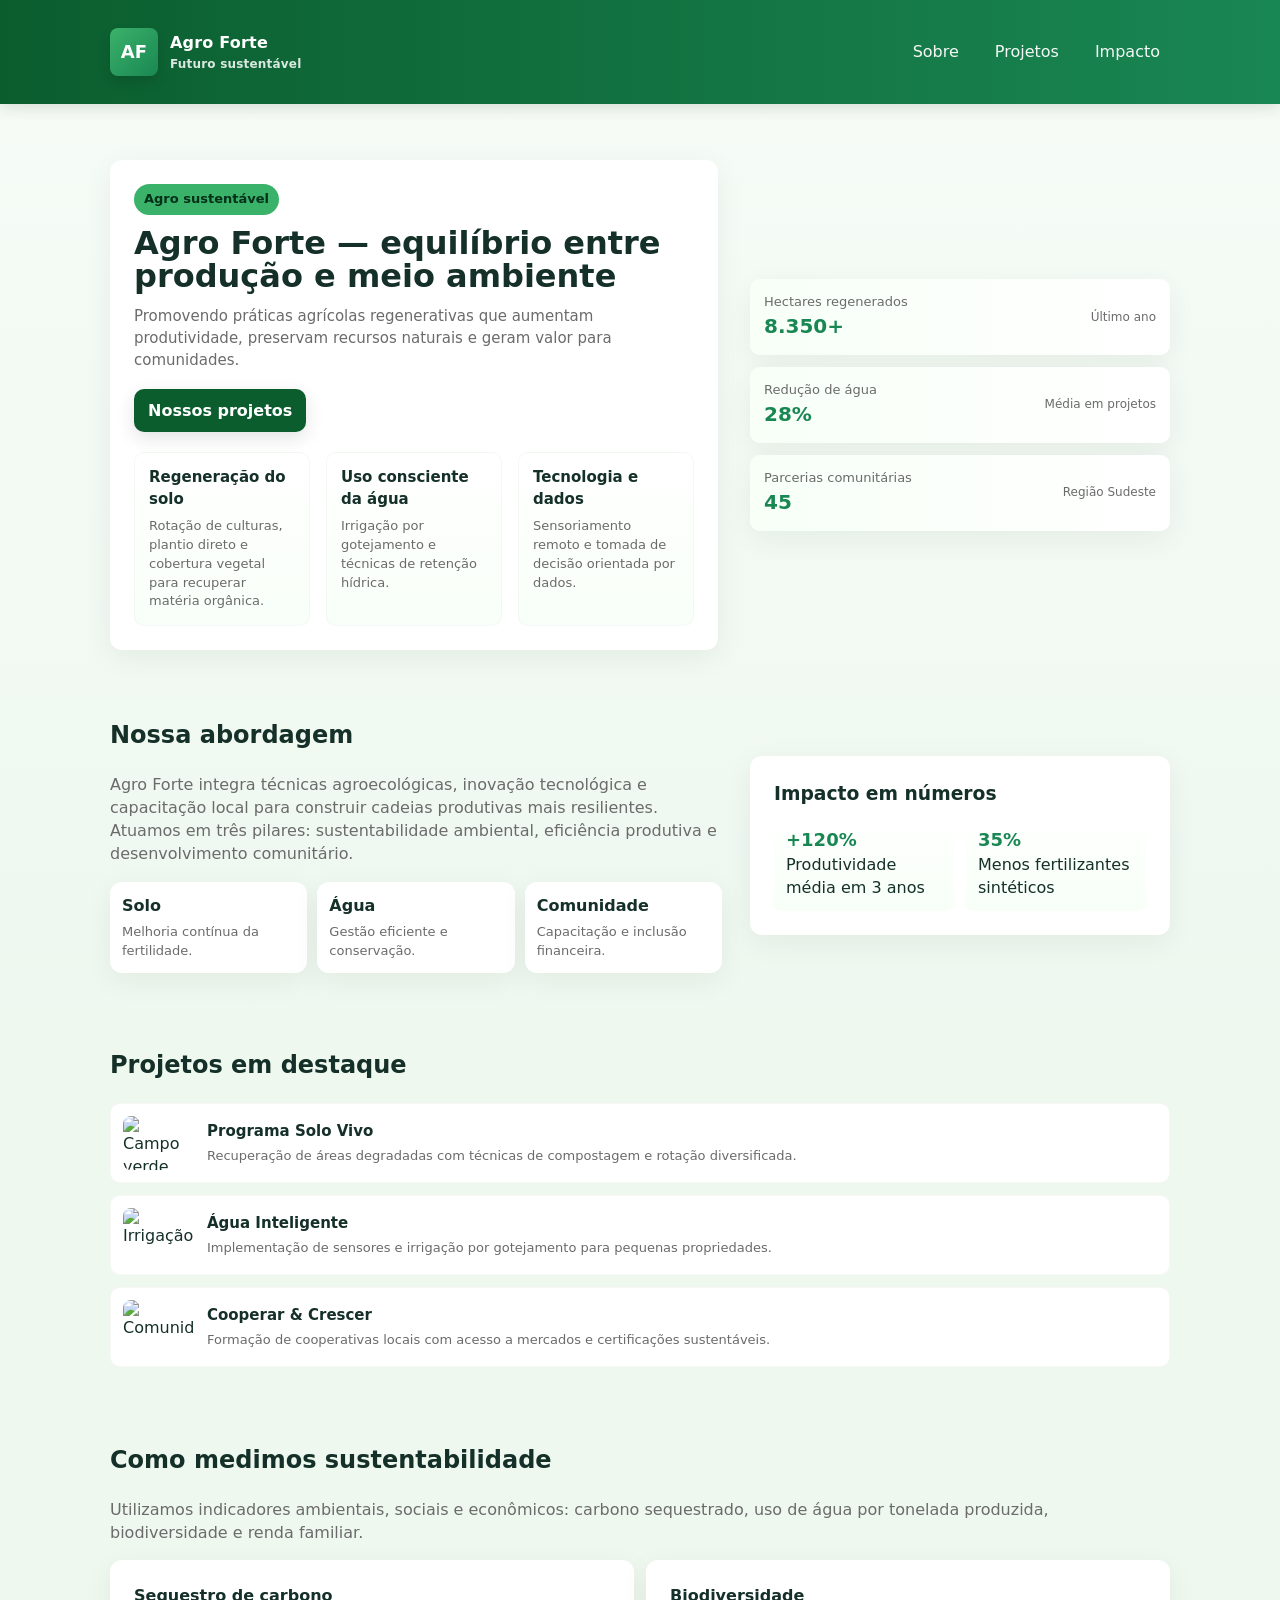
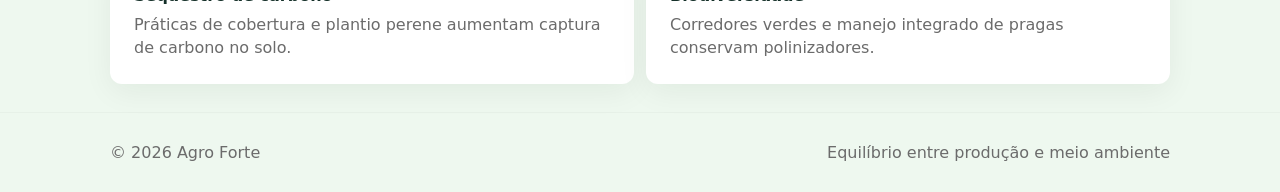
==== index.html @ ad7304f4 "hh" ====
<!doctype html>
<html lang="pt-BR">
<head>
  <meta charset="utf-8" />
  <meta name="viewport" content="width=device-width,initial-scale=1" />
  <title>Agro Forte — Futuro Sustentável</title>
  <style>
    :root{
      --green-900:#0b5d2e;
      --green-700:#198753;
      --green-500:#3bb26a;
      --accent:#f0c857;
      --bg:#f6fbf6;
      --muted:#6b6b6b;
      --card:#ffffff;
      --maxw:1100px;
      font-family: Inter, system-ui, -apple-system, "Segoe UI", Roboto, "Helvetica Neue", Arial;
    }

    *{box-sizing:border-box}
    body{
      margin:0;
      background:linear-gradient(180deg, var(--bg), #eef8ef 60%);
      color:#153029;
      -webkit-font-smoothing:antialiased;
      -moz-osx-font-smoothing:grayscale;
      line-height:1.45;
    }

    header{
      background:linear-gradient(90deg,var(--green-900),var(--green-700));
      color:#fff;
      padding:28px 16px;
      position:sticky;
      top:0;
      z-index:10;
      box-shadow:0 4px 14px rgba(9,30,15,0.12);
    }
    .container{max-width:var(--maxw);margin:0 auto;padding:0 20px}
    .nav{
      display:flex;
      align-items:center;
      justify-content:space-between;
      gap:16px;
    }
    .brand{
      display:flex;
      align-items:center;
      gap:12px;
      font-weight:700;
      letter-spacing:0.2px;
    }
    .logo{
      width:48px;height:48px;border-radius:8px;
      background:linear-gradient(135deg,var(--green-500),var(--green-700));
      display:flex;align-items:center;justify-content:center;
      box-shadow:0 6px 12px rgba(0,0,0,0.12);
      color:#fff;font-weight:800;font-size:18px;
    }
    nav ul{display:flex;gap:16px;list-style:none;margin:0;padding:0}
    nav a{color:rgba(255,255,255,0.95);text-decoration:none;padding:8px 10px;border-radius:8px}
    nav a:hover{background:rgba(255,255,255,0.06)}

    /* Hero */
    .hero{
      padding:56px 0 40px;
    }
    .hero-grid{
      display:grid;
      grid-template-columns:1fr 420px;
      gap:32px;
      align-items:center;
    }
    .card{
      background:var(--card);
      border-radius:12px;
      padding:24px;
      box-shadow:0 8px 30px rgba(9,30,15,0.06);
    }
    .tag{
      display:inline-block;background:var(--green-500);color:#023018;padding:6px 10px;border-radius:999px;font-weight:700;margin-bottom:12px;font-size:13px;
    }
    h1{margin:0 0 12px;font-size:32px;line-height:1.05}
    p.lead{margin:0;color:var(--muted);font-size:15px}

    .hero-actions{margin-top:18px;display:flex;gap:12px;flex-wrap:wrap}
    .btn{
      display:inline-flex;align-items:center;gap:10px;padding:10px 14px;border-radius:10px;border:0;cursor:pointer;font-weight:700;text-decoration:none;
    }
    .btn-primary{background:var(--green-900);color:#fff;box-shadow:0 6px 18px rgba(9,30,15,0.12)}
    .btn-outline{background:transparent;border:2px solid rgba(13,45,22,0.06);color:var(--green-900)}

    .features{display:grid;grid-template-columns:repeat(3,1fr);gap:16px;margin-top:22px}
    .feature{padding:14px;border-radius:10px;background:linear-gradient(180deg, #fff, #f8fff8);border:1px solid rgba(10,40,20,0.03)}
    .feature h4{margin:0 0 6px;font-size:15px}
    .feature p{margin:0;color:var(--muted);font-size:13px}

    /* Right panel */
    .stats{
      display:flex;flex-direction:column;gap:12px;
    }
    .stat{
      display:flex;align-items:center;justify-content:space-between;padding:14px;border-radius:10px;background:linear-gradient(90deg,#f7fff7,#ffffff);
    }
    .stat .meta{font-size:13px;color:var(--muted)}
    .stat .num{font-weight:800;font-size:20px;color:var(--green-700)}

    /* Sections */
    section{padding:28px 0}
    .grid-2{display:grid;grid-template-columns:1fr 420px;gap:28px;align-items:center}
    .project-list{display:grid;gap:12px}
    .project{display:flex;gap:12px;align-items:center;padding:12px;border-radius:10px;background:#fff;border:1px solid rgba(10,40,20,0.03)}
    .project img{width:72px;height:54px;border-radius:8px;object-fit:cover}
    .project h5{margin:0 0 4px;font-size:15px}
    .project p{margin:0;color:var(--muted);font-size:13px}

    .metrics{display:grid;grid-template-columns:repeat(2,1fr);gap:12px}
    .metric{padding:12px;border-radius:8px;background:linear-gradient(180deg,#fff,#f7fff7)}
    .metric strong{display:block;font-size:18px;color:var(--green-700)}

    footer{padding:28px 0;background:transparent;color:var(--muted);border-top:1px solid rgba(10,40,20,0.03)}
    .footer-grid{display:flex;justify-content:space-between;gap:12px;flex-wrap:wrap;align-items:center}

    /* Responsive */
    @media (max-width:980px){
      .hero-grid,.grid-2{grid-template-columns:1fr}
      nav ul{display:none}
    }
    @media (max-width:520px){
      h1{font-size:26px}
      .features{grid-template-columns:1fr}
      .metrics{grid-template-columns:1fr}
    }
  </style>
</head>
<body>
  <header>
    <div class="container nav">
      <div class="brand">
        <div class="logo">AF</div>
        <div>
          <div style="font-size:16px">Agro Forte</div>
          <div style="font-size:12px;color:rgba(255,255,255,0.85);margin-top:2px">Futuro sustentável</div>
        </div>
      </div>

      <nav aria-label="menu">
        <ul>
          <li><a href="#sobre">Sobre</a></li>
          <li><a href="#projetos">Projetos</a></li>
          <li><a href="#impacto">Impacto</a></li>
        </ul>
      </nav>
    </div>
  </header>

  <main class="container">
    <section class="hero">
      <div class="hero-grid">
        <div class="card">
          <span class="tag">Agro sustentável</span>
          <h1>Agro Forte — equilíbrio entre produção e meio ambiente</h1>
          <p class="lead">Promovendo práticas agrícolas regenerativas que aumentam produtividade, preservam recursos naturais e geram valor para comunidades.</p>

          <div class="hero-actions">
            <a class="btn btn-primary" href="#projetos">Nossos projetos</a>
          </div>

          <div class="features" style="margin-top:20px">
            <div class="feature">
              <h4>Regeneração do solo</h4>
              <p>Rotação de culturas, plantio direto e cobertura vegetal para recuperar matéria orgânica.</p>
            </div>
            <div class="feature">
              <h4>Uso consciente da água</h4>
              <p>Irrigação por gotejamento e técnicas de retenção hídrica.</p>
            </div>
            <div class="feature">
              <h4>Tecnologia e dados</h4>
              <p>Sensoriamento remoto e tomada de decisão orientada por dados.</p>
            </div>
          </div>
        </div>

        <aside class="stats">
          <div class="stat card">
            <div>
              <div class="meta">Hectares regenerados</div>
              <div class="num">8.350+</div>
            </div>
            <div style="text-align:right">
              <div class="meta" style="font-size:12px;color:var(--muted)">Último ano</div>
            </div>
          </div>

          <div class="stat card">
            <div>
              <div class="meta">Redução de água</div>
              <div class="num">28%</div>
            </div>
            <div style="text-align:right">
              <div class="meta" style="font-size:12px;color:var(--muted)">Média em projetos</div>
            </div>
          </div>

          <div class="stat card">
            <div>
              <div class="meta">Parcerias comunitárias</div>
              <div class="num">45</div>
            </div>
            <div style="text-align:right">
              <div class="meta" style="font-size:12px;color:var(--muted)">Região Sudeste</div>
            </div>
          </div>
        </aside>
      </div>
    </section>

    <section id="sobre">
      <div class="grid-2">
        <div>
          <h2 style="margin-top:0">Nossa abordagem</h2>
          <p style="color:var(--muted)">Agro Forte integra técnicas agroecológicas, inovação tecnológica e capacitação local para construir cadeias produtivas mais resilientes. Atuamos em três pilares: sustentabilidade ambiental, eficiência produtiva e desenvolvimento comunitário.</p>

          <div style="display:grid;grid-template-columns:repeat(3,1fr);gap:10px;margin-top:16px">
            <div class="card" style="padding:12px">
              <strong>Solo</strong>
              <p style="margin:6px 0 0;color:var(--muted);font-size:13px">Melhoria contínua da fertilidade.</p>
            </div>
            <div class="card" style="padding:12px">
              <strong>Água</strong>
              <p style="margin:6px 0 0;color:var(--muted);font-size:13px">Gestão eficiente e conservação.</p>
            </div>
            <div class="card" style="padding:12px">
              <strong>Comunidade</strong>
              <p style="margin:6px 0 0;color:var(--muted);font-size:13px">Capacitação e inclusão financeira.</p>
            </div>
          </div>
        </div>

        <aside>
          <div class="card">
            <h3 style="margin:0 0 8px">Impacto em números</h3>
            <div class="metrics" style="margin-top:8px">
              <div class="metric">
                <strong>+120%</strong>
                Produtividade média em 3 anos
              </div>
              <div class="metric">
                <strong>35%</strong>
                Menos fertilizantes sintéticos
              </div>
            </div>
          </div>
        </aside>
      </div>
    </section>

    <section id="projetos">
      <h2>Projetos em destaque</h2>
      <div class="project-list" style="margin-top:10px">
        <div class="project">
          <img src="https://images.unsplash.com/photo-1501004318641-b39e6451bec6?q=80&w=800&auto=format&fit=crop&ixlib=rb-4.0.3&s=placeholder" alt="Campo verde">
          <div>
            <h5>Programa Solo Vivo</h5>
            <p>Recuperação de áreas degradadas com técnicas de compostagem e rotação diversificada.</p>
          </div>
        </div>

        <div class="project">
          <img src="https://images.unsplash.com/photo-1509395176047-4a66953fd231?q=80&w=800&auto=format&fit=crop&ixlib=rb-4.0.3&s=placeholder" alt="Irrigação">
          <div>
            <h5>Água Inteligente</h5>
            <p>Implementação de sensores e irrigação por gotejamento para pequenas propriedades.</p>
          </div>
        </div>

        <div class="project">
          <img src="https://images.unsplash.com/photo-1519681393784-d120267933ba?q=80&w=800&auto=format&fit=crop&ixlib=rb-4.0.3&s=placeholder" alt="Comunidade">
          <div>
            <h5>Cooperar & Crescer</h5>
            <p>Formação de cooperativas locais com acesso a mercados e certificações sustentáveis.</p>
          </div>
        </div>
      </div>
    </section>

    <section id="impacto">
      <h2>Como medimos sustentabilidade</h2>
      <p style="color:var(--muted)">Utilizamos indicadores ambientais, sociais e econômicos: carbono sequestrado, uso de água por tonelada produzida, biodiversidade e renda familiar.</p>

      <div style="display:flex;gap:12px;margin-top:12px;flex-wrap:wrap">
        <div class="card" style="flex:1;min-width:220px">
          <h4 style="margin:0 0 6px">Sequestro de carbono</h4>
          <p style="margin:0;color:var(--muted)">Práticas de cobertura e plantio perene aumentam captura de carbono no solo.</p>
        </div>
        <div class="card" style="flex:1;min-width:220px">
          <h4 style="margin:0 0 6px">Biodiversidade</h4>
          <p style="margin:0;color:var(--muted)">Corredores verdes e manejo integrado de pragas conservam polinizadores.</p>
        </div>
      </div>
    </section>
  </main>

  <footer>
    <div class="container footer-grid">
      <div>&copy; <span id="year"></span> Agro Forte</div>
      <div style="color:var(--muted)">Equilíbrio entre produção e meio ambiente</div>
    </div>
  </footer>

  <script>
    document.getElementById('year').textContent = new Date().getFullYear();
  </script>
</body>
</html>
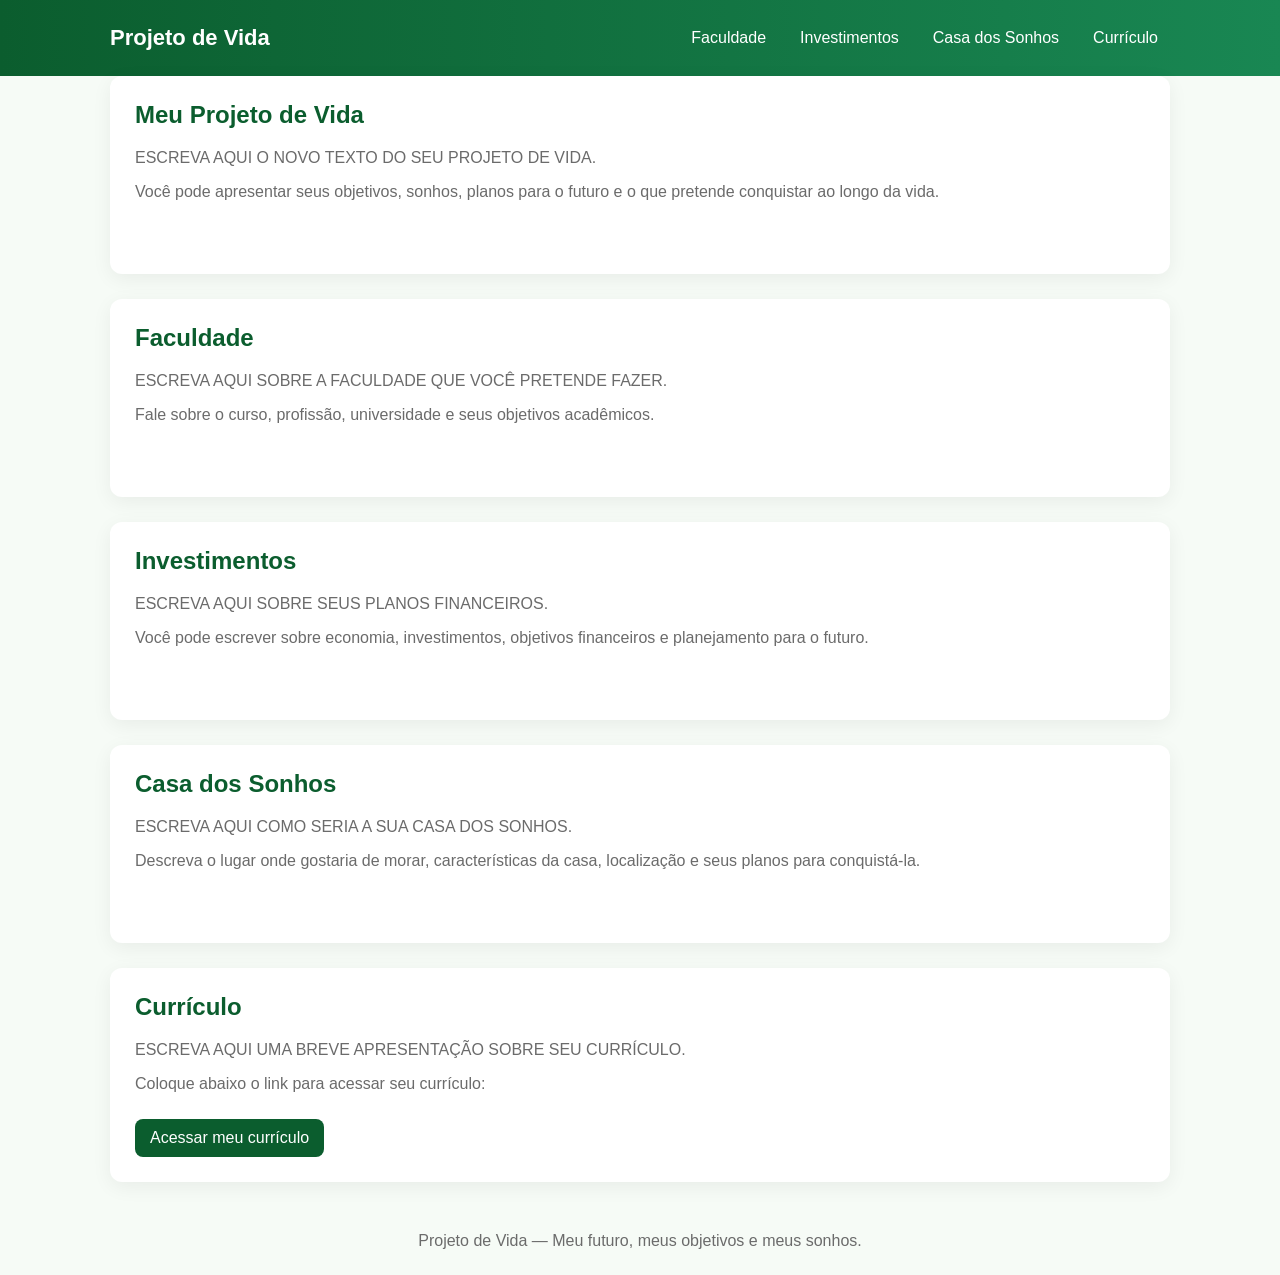
==== commit 3bd9d03e: "s" ====
--- a/index.html
+++ b/index.html
@@ -1,316 +1,257 @@
 <!doctype html>
 <html lang="pt-BR">
 <head>
-  <meta charset="utf-8" />
-  <meta name="viewport" content="width=device-width,initial-scale=1" />
-  <title>Agro Forte — Futuro Sustentável</title>
+  <meta charset="utf-8">
+  <meta name="viewport" content="width=device-width, initial-scale=1">
+
+  <title>Projeto de Vida</title>
+
   <style>
-    :root{
-      --green-900:#0b5d2e;
-      --green-700:#198753;
-      --green-500:#3bb26a;
-      --accent:#f0c857;
-      --bg:#f6fbf6;
-      --muted:#6b6b6b;
-      --card:#ffffff;
-      --maxw:1100px;
-      font-family: Inter, system-ui, -apple-system, "Segoe UI", Roboto, "Helvetica Neue", Arial;
-    }
-
-    *{box-sizing:border-box}
-    body{
-      margin:0;
-      background:linear-gradient(180deg, var(--bg), #eef8ef 60%);
-      color:#153029;
-      -webkit-font-smoothing:antialiased;
-      -moz-osx-font-smoothing:grayscale;
-      line-height:1.45;
-    }
-
-    header{
-      background:linear-gradient(90deg,var(--green-900),var(--green-700));
-      color:#fff;
-      padding:28px 16px;
-      position:sticky;
-      top:0;
-      z-index:10;
-      box-shadow:0 4px 14px rgba(9,30,15,0.12);
-    }
-    .container{max-width:var(--maxw);margin:0 auto;padding:0 20px}
-    .nav{
-      display:flex;
-      align-items:center;
-      justify-content:space-between;
-      gap:16px;
-    }
-    .brand{
-      display:flex;
-      align-items:center;
-      gap:12px;
-      font-weight:700;
-      letter-spacing:0.2px;
-    }
-    .logo{
-      width:48px;height:48px;border-radius:8px;
-      background:linear-gradient(135deg,var(--green-500),var(--green-700));
-      display:flex;align-items:center;justify-content:center;
-      box-shadow:0 6px 12px rgba(0,0,0,0.12);
-      color:#fff;font-weight:800;font-size:18px;
-    }
-    nav ul{display:flex;gap:16px;list-style:none;margin:0;padding:0}
-    nav a{color:rgba(255,255,255,0.95);text-decoration:none;padding:8px 10px;border-radius:8px}
-    nav a:hover{background:rgba(255,255,255,0.06)}
-
-    /* Hero */
-    .hero{
-      padding:56px 0 40px;
-    }
-    .hero-grid{
-      display:grid;
-      grid-template-columns:1fr 420px;
-      gap:32px;
-      align-items:center;
-    }
-    .card{
-      background:var(--card);
-      border-radius:12px;
-      padding:24px;
-      box-shadow:0 8px 30px rgba(9,30,15,0.06);
-    }
-    .tag{
-      display:inline-block;background:var(--green-500);color:#023018;padding:6px 10px;border-radius:999px;font-weight:700;margin-bottom:12px;font-size:13px;
-    }
-    h1{margin:0 0 12px;font-size:32px;line-height:1.05}
-    p.lead{margin:0;color:var(--muted);font-size:15px}
-
-    .hero-actions{margin-top:18px;display:flex;gap:12px;flex-wrap:wrap}
-    .btn{
-      display:inline-flex;align-items:center;gap:10px;padding:10px 14px;border-radius:10px;border:0;cursor:pointer;font-weight:700;text-decoration:none;
-    }
-    .btn-primary{background:var(--green-900);color:#fff;box-shadow:0 6px 18px rgba(9,30,15,0.12)}
-    .btn-outline{background:transparent;border:2px solid rgba(13,45,22,0.06);color:var(--green-900)}
-
-    .features{display:grid;grid-template-columns:repeat(3,1fr);gap:16px;margin-top:22px}
-    .feature{padding:14px;border-radius:10px;background:linear-gradient(180deg, #fff, #f8fff8);border:1px solid rgba(10,40,20,0.03)}
-    .feature h4{margin:0 0 6px;font-size:15px}
-    .feature p{margin:0;color:var(--muted);font-size:13px}
-
-    /* Right panel */
-    .stats{
-      display:flex;flex-direction:column;gap:12px;
-    }
-    .stat{
-      display:flex;align-items:center;justify-content:space-between;padding:14px;border-radius:10px;background:linear-gradient(90deg,#f7fff7,#ffffff);
-    }
-    .stat .meta{font-size:13px;color:var(--muted)}
-    .stat .num{font-weight:800;font-size:20px;color:var(--green-700)}
-
-    /* Sections */
-    section{padding:28px 0}
-    .grid-2{display:grid;grid-template-columns:1fr 420px;gap:28px;align-items:center}
-    .project-list{display:grid;gap:12px}
-    .project{display:flex;gap:12px;align-items:center;padding:12px;border-radius:10px;background:#fff;border:1px solid rgba(10,40,20,0.03)}
-    .project img{width:72px;height:54px;border-radius:8px;object-fit:cover}
-    .project h5{margin:0 0 4px;font-size:15px}
-    .project p{margin:0;color:var(--muted);font-size:13px}
-
-    .metrics{display:grid;grid-template-columns:repeat(2,1fr);gap:12px}
-    .metric{padding:12px;border-radius:8px;background:linear-gradient(180deg,#fff,#f7fff7)}
-    .metric strong{display:block;font-size:18px;color:var(--green-700)}
-
-    footer{padding:28px 0;background:transparent;color:var(--muted);border-top:1px solid rgba(10,40,20,0.03)}
-    .footer-grid{display:flex;justify-content:space-between;gap:12px;flex-wrap:wrap;align-items:center}
-
-    /* Responsive */
-    @media (max-width:980px){
-      .hero-grid,.grid-2{grid-template-columns:1fr}
-      nav ul{display:none}
-    }
-    @media (max-width:520px){
-      h1{font-size:26px}
-      .features{grid-template-columns:1fr}
-      .metrics{grid-template-columns:1fr}
+    :root {
+      --verde: #198753;
+      --verde-escuro: #0b5d2e;
+      --fundo: #f6fbf6;
+      --branco: #ffffff;
+      --texto: #153029;
+      --cinza: #6b6b6b;
+    }
+
+    * {
+      box-sizing: border-box;
+    }
+
+    body {
+      margin: 0;
+      background: var(--fundo);
+      color: var(--texto);
+      font-family: Arial, sans-serif;
+    }
+
+    header {
+      background: linear-gradient(90deg, var(--verde-escuro), var(--verde));
+      color: white;
+      padding: 25px 20px;
+    }
+
+    .container {
+      max-width: 1100px;
+      margin: auto;
+      padding: 0 20px;
+    }
+
+    .nav {
+      display: flex;
+      align-items: center;
+      justify-content: space-between;
+      gap: 20px;
+    }
+
+    .brand {
+      font-size: 22px;
+      font-weight: bold;
+    }
+
+    nav ul {
+      display: flex;
+      gap: 10px;
+      list-style: none;
+      margin: 0;
+      padding: 0;
+      flex-wrap: wrap;
+    }
+
+    nav a {
+      color: white;
+      text-decoration: none;
+      padding: 9px 12px;
+      border-radius: 8px;
+    }
+
+    nav a:hover {
+      background: rgba(255,255,255,0.15);
+    }
+
+    main {
+      padding: 40px 0;
+    }
+
+    .caixa {
+      background: var(--branco);
+      padding: 25px;
+      margin-bottom: 25px;
+      border-radius: 12px;
+      box-shadow: 0 5px 20px rgba(0,0,0,0.06);
+    }
+
+    .caixa h2 {
+      color: var(--verde-escuro);
+      margin-top: 0;
+    }
+
+    .texto {
+      color: var(--cinza);
+      min-height: 100px;
+    }
+
+    .link-curriculo {
+      display: inline-block;
+      margin-top: 10px;
+      padding: 10px 15px;
+      background: var(--verde-escuro);
+      color: white;
+      text-decoration: none;
+      border-radius: 8px;
+    }
+
+    .link-curriculo:hover {
+      background: var(--verde);
+    }
+
+    footer {
+      text-align: center;
+      padding: 25px;
+      color: var(--cinza);
+    }
+
+    @media (max-width: 700px) {
+      .nav {
+        flex-direction: column;
+        align-items: flex-start;
+      }
+
+      nav ul {
+        flex-direction: column;
+      }
+
+      nav a {
+        display: block;
+      }
     }
   </style>
 </head>
+
 <body>
+
   <header>
     <div class="container nav">
+
       <div class="brand">
-        <div class="logo">AF</div>
-        <div>
-          <div style="font-size:16px">Agro Forte</div>
-          <div style="font-size:12px;color:rgba(255,255,255,0.85);margin-top:2px">Futuro sustentável</div>
-        </div>
-      </div>
-
-      <nav aria-label="menu">
+        Projeto de Vida
+      </div>
+
+      <nav>
         <ul>
-          <li><a href="#sobre">Sobre</a></li>
-          <li><a href="#projetos">Projetos</a></li>
-          <li><a href="#impacto">Impacto</a></li>
+          <li><a href="#faculdade">Faculdade</a></li>
+          <li><a href="#investimentos">Investimentos</a></li>
+          <li><a href="#casa">Casa dos Sonhos</a></li>
+          <li><a href="#curriculo">Currículo</a></li>
         </ul>
       </nav>
+
     </div>
   </header>
 
+
   <main class="container">
-    <section class="hero">
-      <div class="hero-grid">
-        <div class="card">
-          <span class="tag">Agro sustentável</span>
-          <h1>Agro Forte — equilíbrio entre produção e meio ambiente</h1>
-          <p class="lead">Promovendo práticas agrícolas regenerativas que aumentam produtividade, preservam recursos naturais e geram valor para comunidades.</p>
-
-          <div class="hero-actions">
-            <a class="btn btn-primary" href="#projetos">Nossos projetos</a>
-          </div>
-
-          <div class="features" style="margin-top:20px">
-            <div class="feature">
-              <h4>Regeneração do solo</h4>
-              <p>Rotação de culturas, plantio direto e cobertura vegetal para recuperar matéria orgânica.</p>
-            </div>
-            <div class="feature">
-              <h4>Uso consciente da água</h4>
-              <p>Irrigação por gotejamento e técnicas de retenção hídrica.</p>
-            </div>
-            <div class="feature">
-              <h4>Tecnologia e dados</h4>
-              <p>Sensoriamento remoto e tomada de decisão orientada por dados.</p>
-            </div>
-          </div>
-        </div>
-
-        <aside class="stats">
-          <div class="stat card">
-            <div>
-              <div class="meta">Hectares regenerados</div>
-              <div class="num">8.350+</div>
-            </div>
-            <div style="text-align:right">
-              <div class="meta" style="font-size:12px;color:var(--muted)">Último ano</div>
-            </div>
-          </div>
-
-          <div class="stat card">
-            <div>
-              <div class="meta">Redução de água</div>
-              <div class="num">28%</div>
-            </div>
-            <div style="text-align:right">
-              <div class="meta" style="font-size:12px;color:var(--muted)">Média em projetos</div>
-            </div>
-          </div>
-
-          <div class="stat card">
-            <div>
-              <div class="meta">Parcerias comunitárias</div>
-              <div class="num">45</div>
-            </div>
-            <div style="text-align:right">
-              <div class="meta" style="font-size:12px;color:var(--muted)">Região Sudeste</div>
-            </div>
-          </div>
-        </aside>
-      </div>
-    </section>
-
-    <section id="sobre">
-      <div class="grid-2">
-        <div>
-          <h2 style="margin-top:0">Nossa abordagem</h2>
-          <p style="color:var(--muted)">Agro Forte integra técnicas agroecológicas, inovação tecnológica e capacitação local para construir cadeias produtivas mais resilientes. Atuamos em três pilares: sustentabilidade ambiental, eficiência produtiva e desenvolvimento comunitário.</p>
-
-          <div style="display:grid;grid-template-columns:repeat(3,1fr);gap:10px;margin-top:16px">
-            <div class="card" style="padding:12px">
-              <strong>Solo</strong>
-              <p style="margin:6px 0 0;color:var(--muted);font-size:13px">Melhoria contínua da fertilidade.</p>
-            </div>
-            <div class="card" style="padding:12px">
-              <strong>Água</strong>
-              <p style="margin:6px 0 0;color:var(--muted);font-size:13px">Gestão eficiente e conservação.</p>
-            </div>
-            <div class="card" style="padding:12px">
-              <strong>Comunidade</strong>
-              <p style="margin:6px 0 0;color:var(--muted);font-size:13px">Capacitação e inclusão financeira.</p>
-            </div>
-          </div>
-        </div>
-
-        <aside>
-          <div class="card">
-            <h3 style="margin:0 0 8px">Impacto em números</h3>
-            <div class="metrics" style="margin-top:8px">
-              <div class="metric">
-                <strong>+120%</strong>
-                Produtividade média em 3 anos
-              </div>
-              <div class="metric">
-                <strong>35%</strong>
-                Menos fertilizantes sintéticos
-              </div>
-            </div>
-          </div>
-        </aside>
-      </div>
-    </section>
-
-    <section id="projetos">
-      <h2>Projetos em destaque</h2>
-      <div class="project-list" style="margin-top:10px">
-        <div class="project">
-          <img src="https://images.unsplash.com/photo-1501004318641-b39e6451bec6?q=80&w=800&auto=format&fit=crop&ixlib=rb-4.0.3&s=placeholder" alt="Campo verde">
-          <div>
-            <h5>Programa Solo Vivo</h5>
-            <p>Recuperação de áreas degradadas com técnicas de compostagem e rotação diversificada.</p>
-          </div>
-        </div>
-
-        <div class="project">
-          <img src="https://images.unsplash.com/photo-1509395176047-4a66953fd231?q=80&w=800&auto=format&fit=crop&ixlib=rb-4.0.3&s=placeholder" alt="Irrigação">
-          <div>
-            <h5>Água Inteligente</h5>
-            <p>Implementação de sensores e irrigação por gotejamento para pequenas propriedades.</p>
-          </div>
-        </div>
-
-        <div class="project">
-          <img src="https://images.unsplash.com/photo-1519681393784-d120267933ba?q=80&w=800&auto=format&fit=crop&ixlib=rb-4.0.3&s=placeholder" alt="Comunidade">
-          <div>
-            <h5>Cooperar & Crescer</h5>
-            <p>Formação de cooperativas locais com acesso a mercados e certificações sustentáveis.</p>
-          </div>
-        </div>
-      </div>
-    </section>
-
-    <section id="impacto">
-      <h2>Como medimos sustentabilidade</h2>
-      <p style="color:var(--muted)">Utilizamos indicadores ambientais, sociais e econômicos: carbono sequestrado, uso de água por tonelada produzida, biodiversidade e renda familiar.</p>
-
-      <div style="display:flex;gap:12px;margin-top:12px;flex-wrap:wrap">
-        <div class="card" style="flex:1;min-width:220px">
-          <h4 style="margin:0 0 6px">Sequestro de carbono</h4>
-          <p style="margin:0;color:var(--muted)">Práticas de cobertura e plantio perene aumentam captura de carbono no solo.</p>
-        </div>
-        <div class="card" style="flex:1;min-width:220px">
-          <h4 style="margin:0 0 6px">Biodiversidade</h4>
-          <p style="margin:0;color:var(--muted)">Corredores verdes e manejo integrado de pragas conservam polinizadores.</p>
-        </div>
-      </div>
-    </section>
+
+    <!-- TEXTO PRINCIPAL -->
+    <section class="caixa">
+      <h2>Meu Projeto de Vida</h2>
+
+      <div class="texto">
+        <p>
+          ESCREVA AQUI O NOVO TEXTO DO SEU PROJETO DE VIDA.
+        </p>
+
+        <p>
+          Você pode apresentar seus objetivos, sonhos, planos
+          para o futuro e o que pretende conquistar ao longo da vida.
+        </p>
+      </div>
+    </section>
+
+
+    <!-- FACULDADE -->
+    <section class="caixa" id="faculdade">
+      <h2>Faculdade</h2>
+
+      <div class="texto">
+        <p>
+          ESCREVA AQUI SOBRE A FACULDADE QUE VOCÊ PRETENDE FAZER.
+        </p>
+
+        <p>
+          Fale sobre o curso, profissão, universidade e seus objetivos
+          acadêmicos.
+        </p>
+      </div>
+    </section>
+
+
+    <!-- INVESTIMENTOS -->
+    <section class="caixa" id="investimentos">
+      <h2>Investimentos</h2>
+
+      <div class="texto">
+        <p>
+          ESCREVA AQUI SOBRE SEUS PLANOS FINANCEIROS.
+        </p>
+
+        <p>
+          Você pode escrever sobre economia, investimentos,
+          objetivos financeiros e planejamento para o futuro.
+        </p>
+      </div>
+    </section>
+
+
+    <!-- CASA DOS SONHOS -->
+    <section class="caixa" id="casa">
+      <h2>Casa dos Sonhos</h2>
+
+      <div class="texto">
+        <p>
+          ESCREVA AQUI COMO SERIA A SUA CASA DOS SONHOS.
+        </p>
+
+        <p>
+          Descreva o lugar onde gostaria de morar, características
+          da casa, localização e seus planos para conquistá-la.
+        </p>
+      </div>
+    </section>
+
+
+    <!-- CURRÍCULO -->
+    <section class="caixa" id="curriculo">
+      <h2>Currículo</h2>
+
+      <div class="texto">
+        <p>
+          ESCREVA AQUI UMA BREVE APRESENTAÇÃO SOBRE SEU CURRÍCULO.
+        </p>
+
+        <p>
+          Coloque abaixo o link para acessar seu currículo:
+        </p>
+
+        <!-- COLOQUE O LINK DO SEU CURRÍCULO NO href -->
+        <a
+          class="link-curriculo"
+          href="COLE_AQUI_O_LINK_DO_SEU_CURRICULO"
+          target="_blank"
+        >
+          Acessar meu currículo
+        </a>
+      </div>
+    </section>
+
   </main>
 
+
   <footer>
-    <div class="container footer-grid">
-      <div>&copy; <span id="year"></span> Agro Forte</div>
-      <div style="color:var(--muted)">Equilíbrio entre produção e meio ambiente</div>
-    </div>
+    Projeto de Vida — Meu futuro, meus objetivos e meus sonhos.
   </footer>
 
-  <script>
-    document.getElementById('year').textContent = new Date().getFullYear();
-  </script>
 </body>
 </html>
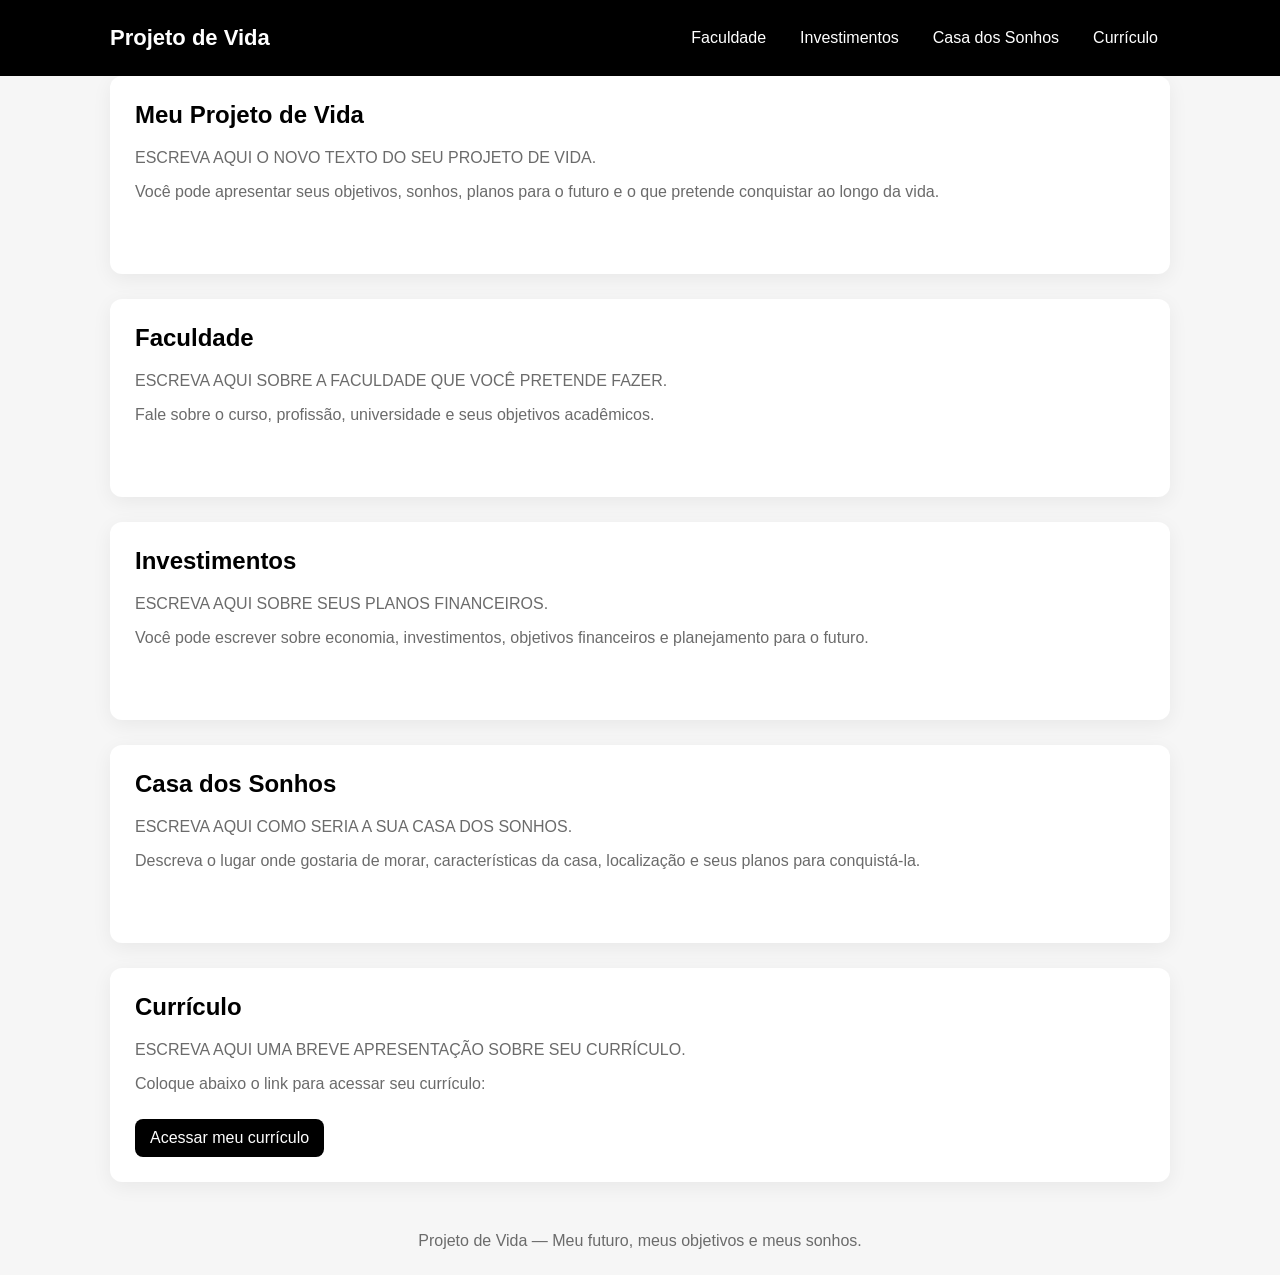
==== commit 1ba10c43: "s" ====
--- a/index.html
+++ b/index.html
@@ -8,11 +8,10 @@
 
   <style>
     :root {
-      --verde: #198753;
-      --verde-escuro: #0b5d2e;
-      --fundo: #f6fbf6;
+      --preto: #000000;
+      --fundo: #f6f6f6;
       --branco: #ffffff;
-      --texto: #153029;
+      --texto: #222222;
       --cinza: #6b6b6b;
     }
 
@@ -28,7 +27,7 @@
     }
 
     header {
-      background: linear-gradient(90deg, var(--verde-escuro), var(--verde));
+      background: var(--preto);
       color: white;
       padding: 25px 20px;
     }
@@ -84,7 +83,7 @@
     }
 
     .caixa h2 {
-      color: var(--verde-escuro);
+      color: var(--preto);
       margin-top: 0;
     }
 
@@ -97,14 +96,14 @@
       display: inline-block;
       margin-top: 10px;
       padding: 10px 15px;
-      background: var(--verde-escuro);
+      background: var(--preto);
       color: white;
       text-decoration: none;
       border-radius: 8px;
     }
 
     .link-curriculo:hover {
-      background: var(--verde);
+      background: #333333;
     }
 
     footer {
@@ -154,7 +153,6 @@
 
   <main class="container">
 
-    <!-- TEXTO PRINCIPAL -->
     <section class="caixa">
       <h2>Meu Projeto de Vida</h2>
 
@@ -171,7 +169,6 @@
     </section>
 
 
-    <!-- FACULDADE -->
     <section class="caixa" id="faculdade">
       <h2>Faculdade</h2>
 
@@ -188,7 +185,6 @@
     </section>
 
 
-    <!-- INVESTIMENTOS -->
     <section class="caixa" id="investimentos">
       <h2>Investimentos</h2>
 
@@ -205,7 +201,6 @@
     </section>
 
 
-    <!-- CASA DOS SONHOS -->
     <section class="caixa" id="casa">
       <h2>Casa dos Sonhos</h2>
 
@@ -222,7 +217,6 @@
     </section>
 
 
-    <!-- CURRÍCULO -->
     <section class="caixa" id="curriculo">
       <h2>Currículo</h2>
 
@@ -235,7 +229,6 @@
           Coloque abaixo o link para acessar seu currículo:
         </p>
 
-        <!-- COLOQUE O LINK DO SEU CURRÍCULO NO href -->
         <a
           class="link-curriculo"
           href="COLE_AQUI_O_LINK_DO_SEU_CURRICULO"
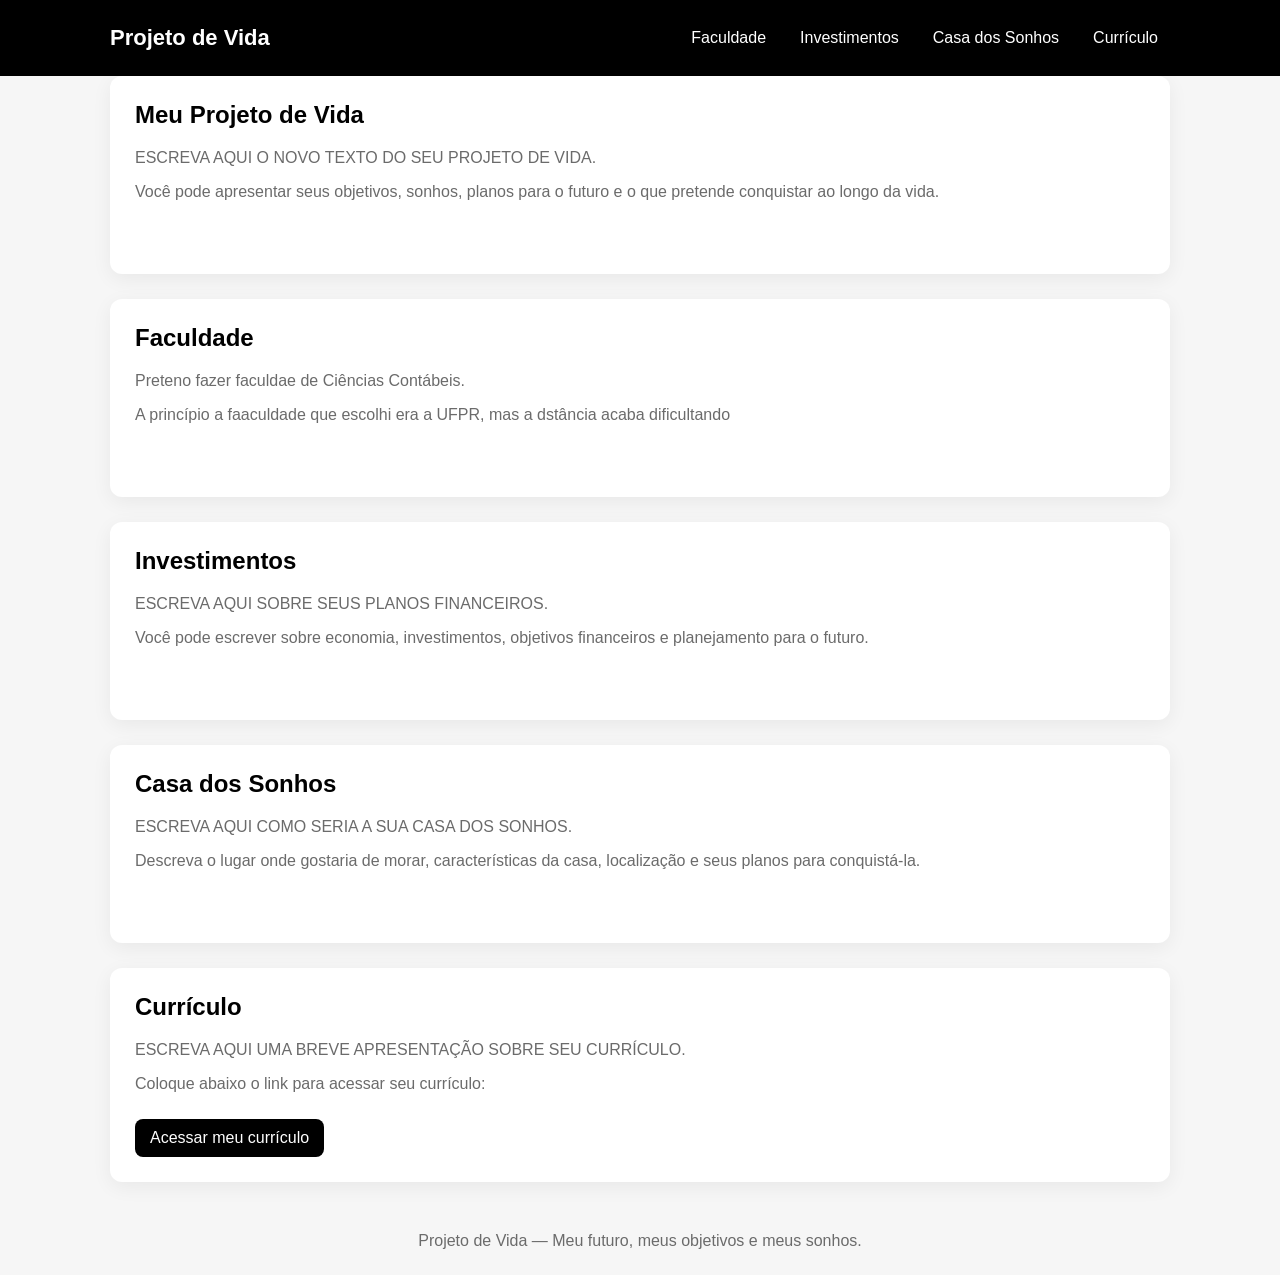
==== commit 526ed6b8: "s" ====
--- a/index.html
+++ b/index.html
@@ -174,12 +174,13 @@
 
       <div class="texto">
         <p>
-          ESCREVA AQUI SOBRE A FACULDADE QUE VOCÊ PRETENDE FAZER.
-        </p>
-
-        <p>
-          Fale sobre o curso, profissão, universidade e seus objetivos
-          acadêmicos.
+           Preteno fazer faculdae de Ciências Contábeis.
+        </p>
+
+        <p>
+           A princípio a faaculdade que escolhi era a UFPR, mas a dstância
+          acaba dificultando  
+
         </p>
       </div>
     </section>
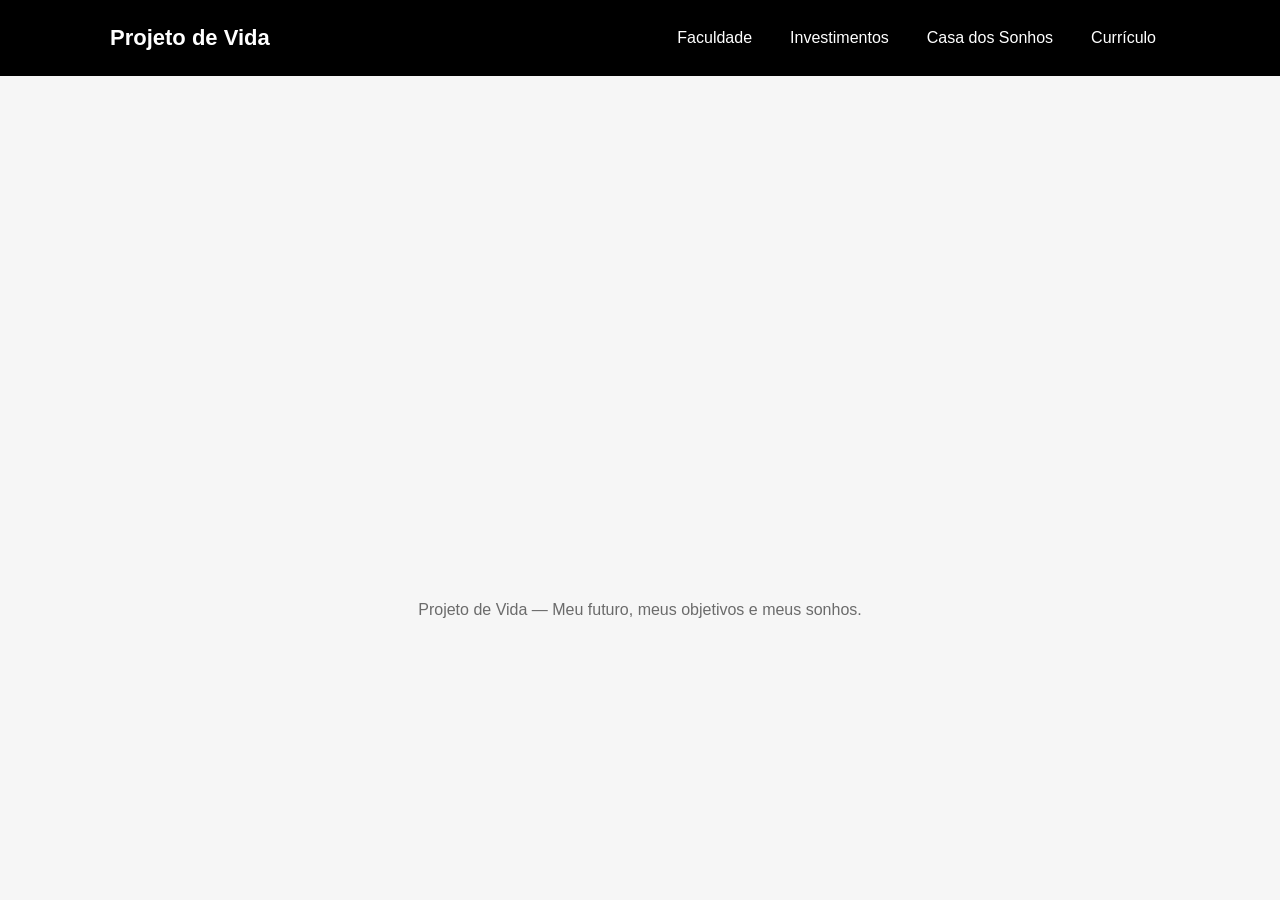
==== commit 87328652: "w" ====
--- a/index.html
+++ b/index.html
@@ -19,6 +19,10 @@
       box-sizing: border-box;
     }
 
+    html {
+      scroll-behavior: smooth;
+    }
+
     body {
       margin: 0;
       background: var(--fundo);
@@ -62,24 +66,35 @@
     nav a {
       color: white;
       text-decoration: none;
-      padding: 9px 12px;
+      padding: 10px 14px;
       border-radius: 8px;
-    }
-
-    nav a:hover {
-      background: rgba(255,255,255,0.15);
+      transition: 0.2s;
+    }
+
+    nav a:hover,
+    nav a.ativo {
+      background: #333333;
     }
 
     main {
       padding: 40px 0;
-    }
-
+      min-height: 500px;
+    }
+
+    /* As caixas começam escondidas */
     .caixa {
+      display: none;
       background: var(--branco);
-      padding: 25px;
+      padding: 30px;
       margin-bottom: 25px;
       border-radius: 12px;
       box-shadow: 0 5px 20px rgba(0,0,0,0.06);
+      animation: aparecer 0.3s ease;
+    }
+
+    /* Mostra somente a caixa selecionada */
+    .caixa.ativa {
+      display: block;
     }
 
     .caixa h2 {
@@ -89,7 +104,7 @@
 
     .texto {
       color: var(--cinza);
-      min-height: 100px;
+      line-height: 1.6;
     }
 
     .link-curriculo {
@@ -112,6 +127,18 @@
       color: var(--cinza);
     }
 
+    @keyframes aparecer {
+      from {
+        opacity: 0;
+        transform: translateY(10px);
+      }
+
+      to {
+        opacity: 1;
+        transform: translateY(0);
+      }
+    }
+
     @media (max-width: 700px) {
       .nav {
         flex-direction: column;
@@ -120,6 +147,7 @@
 
       nav ul {
         flex-direction: column;
+        width: 100%;
       }
 
       nav a {
@@ -140,10 +168,31 @@
 
       <nav>
         <ul>
-          <li><a href="#faculdade">Faculdade</a></li>
-          <li><a href="#investimentos">Investimentos</a></li>
-          <li><a href="#casa">Casa dos Sonhos</a></li>
-          <li><a href="#curriculo">Currículo</a></li>
+
+          <li>
+            <a href="#faculdade" onclick="mostrar('faculdade', this)">
+              Faculdade
+            </a>
+          </li>
+
+          <li>
+            <a href="#investimentos" onclick="mostrar('investimentos', this)">
+              Investimentos
+            </a>
+          </li>
+
+          <li>
+            <a href="#casa" onclick="mostrar('casa', this)">
+              Casa dos Sonhos
+            </a>
+          </li>
+
+          <li>
+            <a href="#curriculo" onclick="mostrar('curriculo', this)">
+              Currículo
+            </a>
+          </li>
+
         </ul>
       </nav>
 
@@ -153,82 +202,80 @@
 
   <main class="container">
 
-    <section class="caixa">
-      <h2>Meu Projeto de Vida</h2>
+    <!-- FACULDADE -->
+    <section class="caixa" id="faculdade">
+
+      <h2>Faculdade</h2>
 
       <div class="texto">
         <p>
-          ESCREVA AQUI O NOVO TEXTO DO SEU PROJETO DE VIDA.
-        </p>
-
-        <p>
-          Você pode apresentar seus objetivos, sonhos, planos
-          para o futuro e o que pretende conquistar ao longo da vida.
-        </p>
-      </div>
+          ESCREVA AQUI SOBRE A FACULDADE QUE VOCÊ PRETENDE FAZER.
+        </p>
+
+        <p>
+          Fale sobre o curso, a universidade, a profissão que deseja
+          seguir e seus objetivos acadêmicos.
+        </p>
+      </div>
+
     </section>
 
 
-    <section class="caixa" id="faculdade">
-      <h2>Faculdade</h2>
+    <!-- INVESTIMENTOS -->
+    <section class="caixa" id="investimentos">
+
+      <h2>Investimentos</h2>
 
       <div class="texto">
         <p>
-           Preteno fazer faculdae de Ciências Contábeis.
-        </p>
-
-        <p>
-           A princípio a faaculdade que escolhi era a UFPR, mas a dstância
-          acaba dificultando  
-
-        </p>
-      </div>
+          ESCREVA AQUI SOBRE SEUS PLANOS DE INVESTIMENTOS.
+        </p>
+
+        <p>
+          Fale sobre seus objetivos financeiros, como pretende guardar
+          dinheiro e quais são seus planos para o futuro.
+        </p>
+      </div>
+
     </section>
 
 
-    <section class="caixa" id="investimentos">
-      <h2>Investimentos</h2>
+    <!-- CASA DOS SONHOS -->
+    <section class="caixa" id="casa">
+
+      <h2>Casa dos Sonhos</h2>
 
       <div class="texto">
         <p>
-          ESCREVA AQUI SOBRE SEUS PLANOS FINANCEIROS.
-        </p>
-
-        <p>
-          Você pode escrever sobre economia, investimentos,
-          objetivos financeiros e planejamento para o futuro.
-        </p>
-      </div>
+          ESCREVA AQUI SOBRE A SUA CASA DOS SONHOS.
+        </p>
+
+        <p>
+          Descreva como seria sua casa, onde gostaria de morar,
+          quais características ela teria e como pretende conquistá-la.
+        </p>
+      </div>
+
     </section>
 
 
-    <section class="caixa" id="casa">
-      <h2>Casa dos Sonhos</h2>
+    <!-- CURRÍCULO -->
+    <section class="caixa" id="curriculo">
+
+      <h2>Currículo</h2>
 
       <div class="texto">
         <p>
-          ESCREVA AQUI COMO SERIA A SUA CASA DOS SONHOS.
-        </p>
-
-        <p>
-          Descreva o lugar onde gostaria de morar, características
-          da casa, localização e seus planos para conquistá-la.
-        </p>
-      </div>
-    </section>
-
-
-    <section class="caixa" id="curriculo">
-      <h2>Currículo</h2>
-
-      <div class="texto">
-        <p>
           ESCREVA AQUI UMA BREVE APRESENTAÇÃO SOBRE SEU CURRÍCULO.
         </p>
 
         <p>
-          Coloque abaixo o link para acessar seu currículo:
-        </p>
+          Clique no botão abaixo para acessar seu currículo:
+        </p>
+
+        <!--
+          TROQUE O TEXTO DENTRO DO href PELO LINK DO SEU CURRÍCULO
+        -->
 
         <a
           class="link-curriculo"
@@ -237,7 +284,9 @@
         >
           Acessar meu currículo
         </a>
-      </div>
+
+      </div>
+
     </section>
 
   </main>
@@ -247,5 +296,41 @@
     Projeto de Vida — Meu futuro, meus objetivos e meus sonhos.
   </footer>
 
+
+  <script>
+
+    function mostrar(id, botao) {
+
+      // Esconde todas as caixas
+      const caixas = document.querySelectorAll('.caixa');
+
+      caixas.forEach(function(caixa) {
+        caixa.classList.remove('ativa');
+      });
+
+
+      // Remove o destaque dos botões
+      const botoes = document.querySelectorAll('nav a');
+
+      botoes.forEach(function(botao) {
+        botao.classList.remove('ativo');
+      });
+
+
+      // Mostra somente a caixa selecionada
+      const caixaSelecionada = document.getElementById(id);
+
+      if (caixaSelecionada) {
+        caixaSelecionada.classList.add('ativa');
+      }
+
+
+      // Destaca o botão selecionado
+      botao.classList.add('ativo');
+
+    }
+
+  </script>
+
 </body>
 </html>
